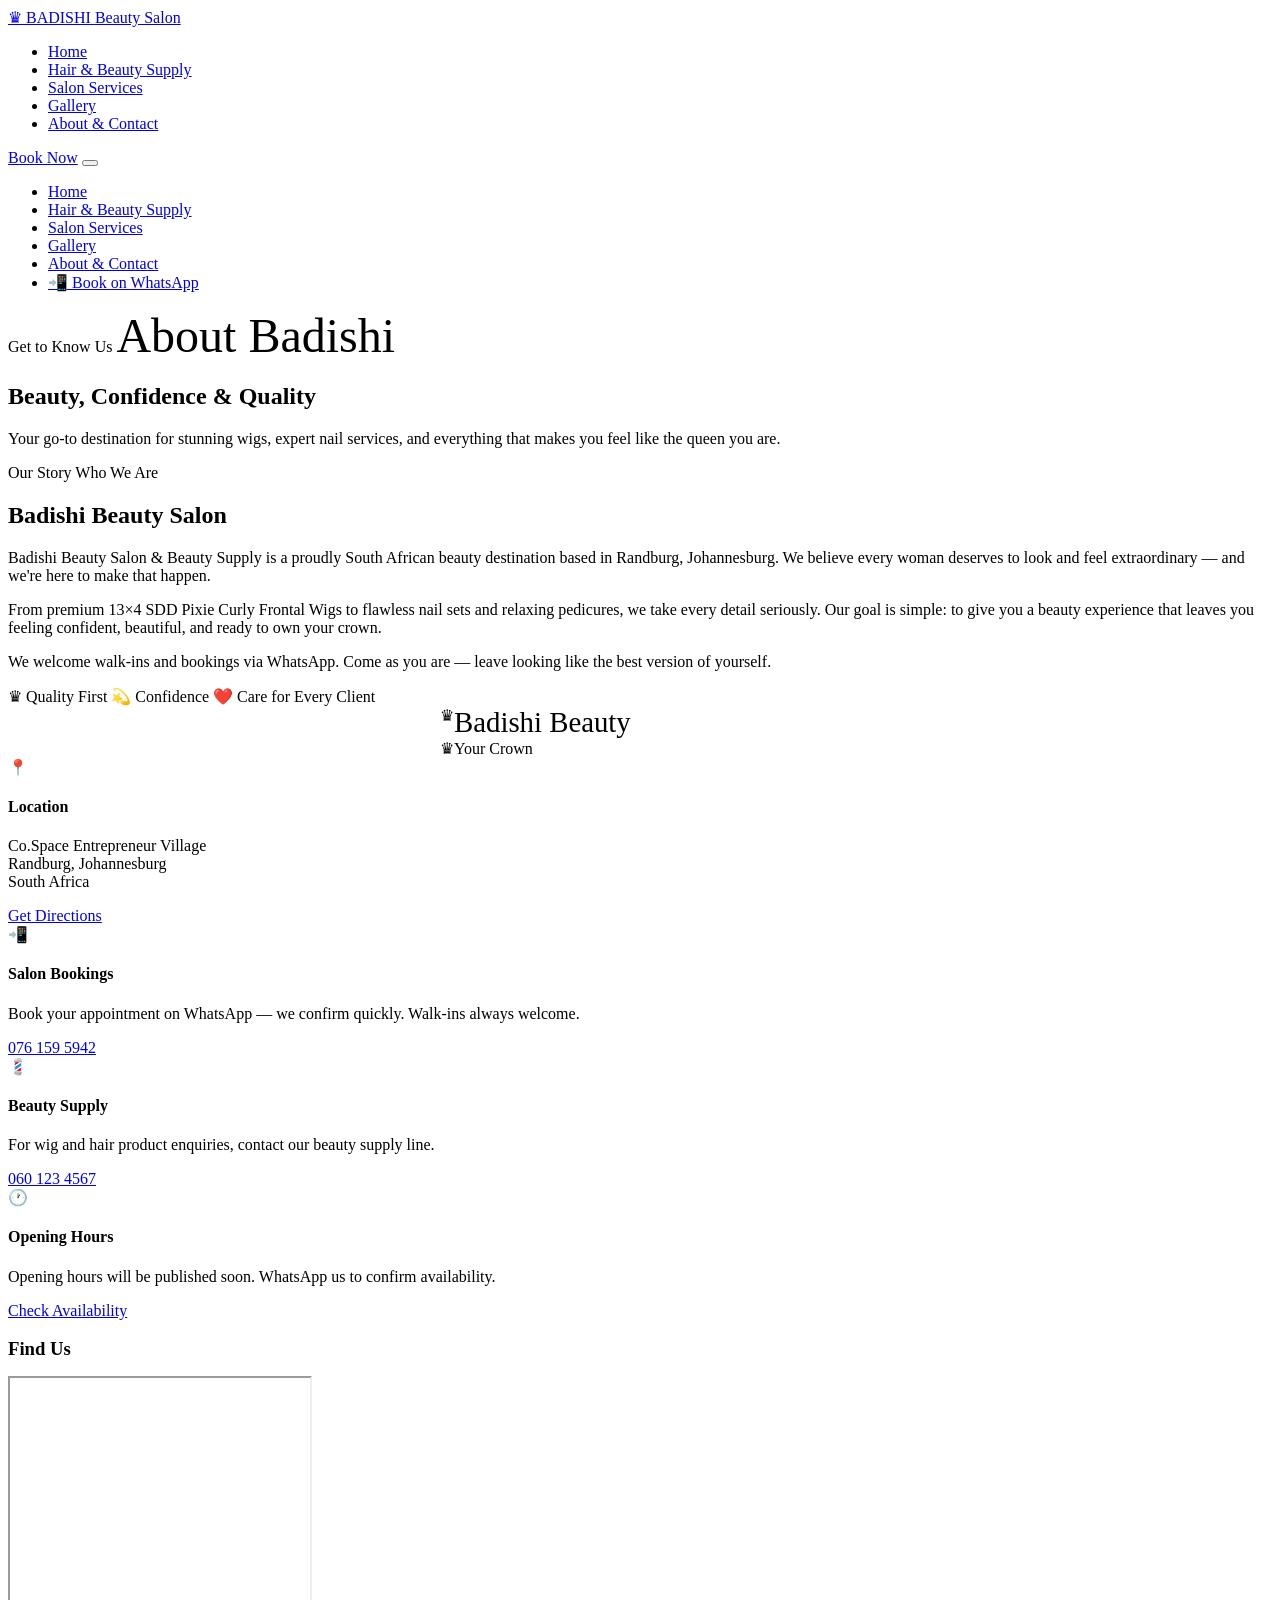
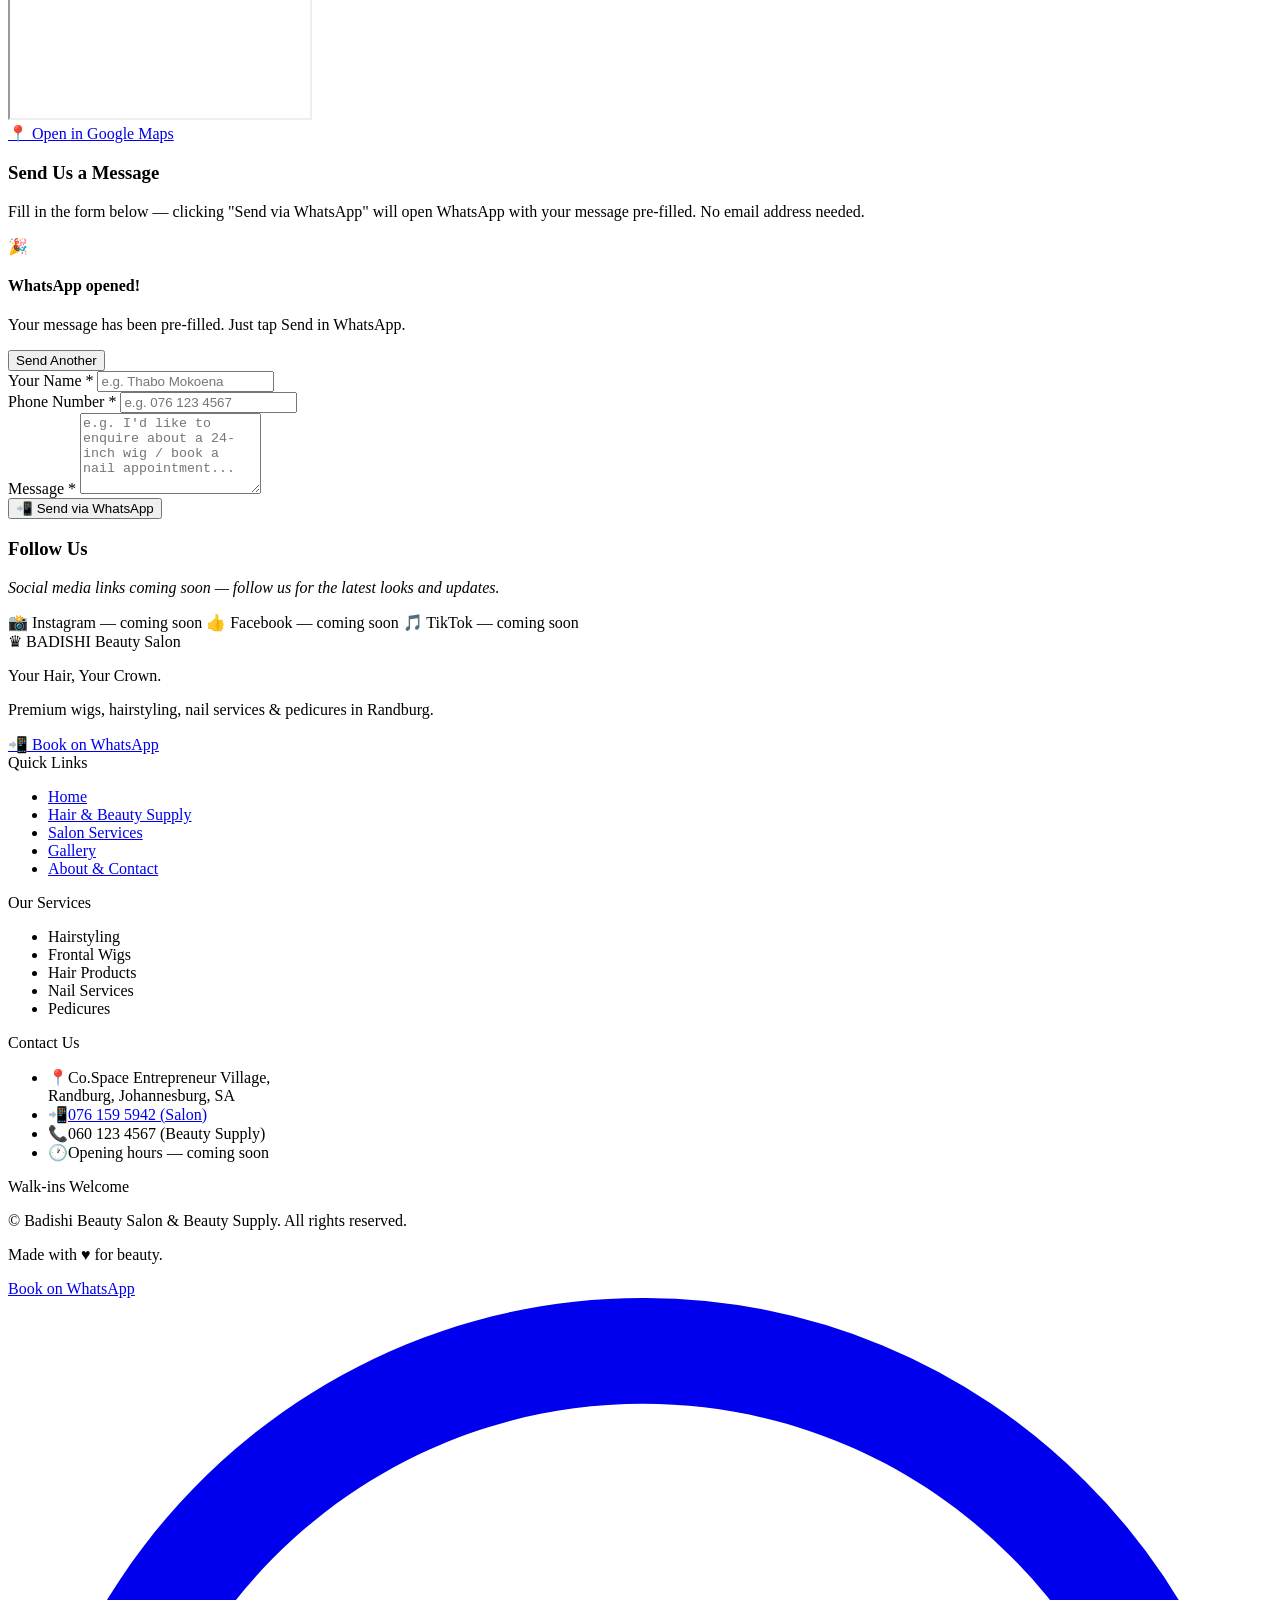
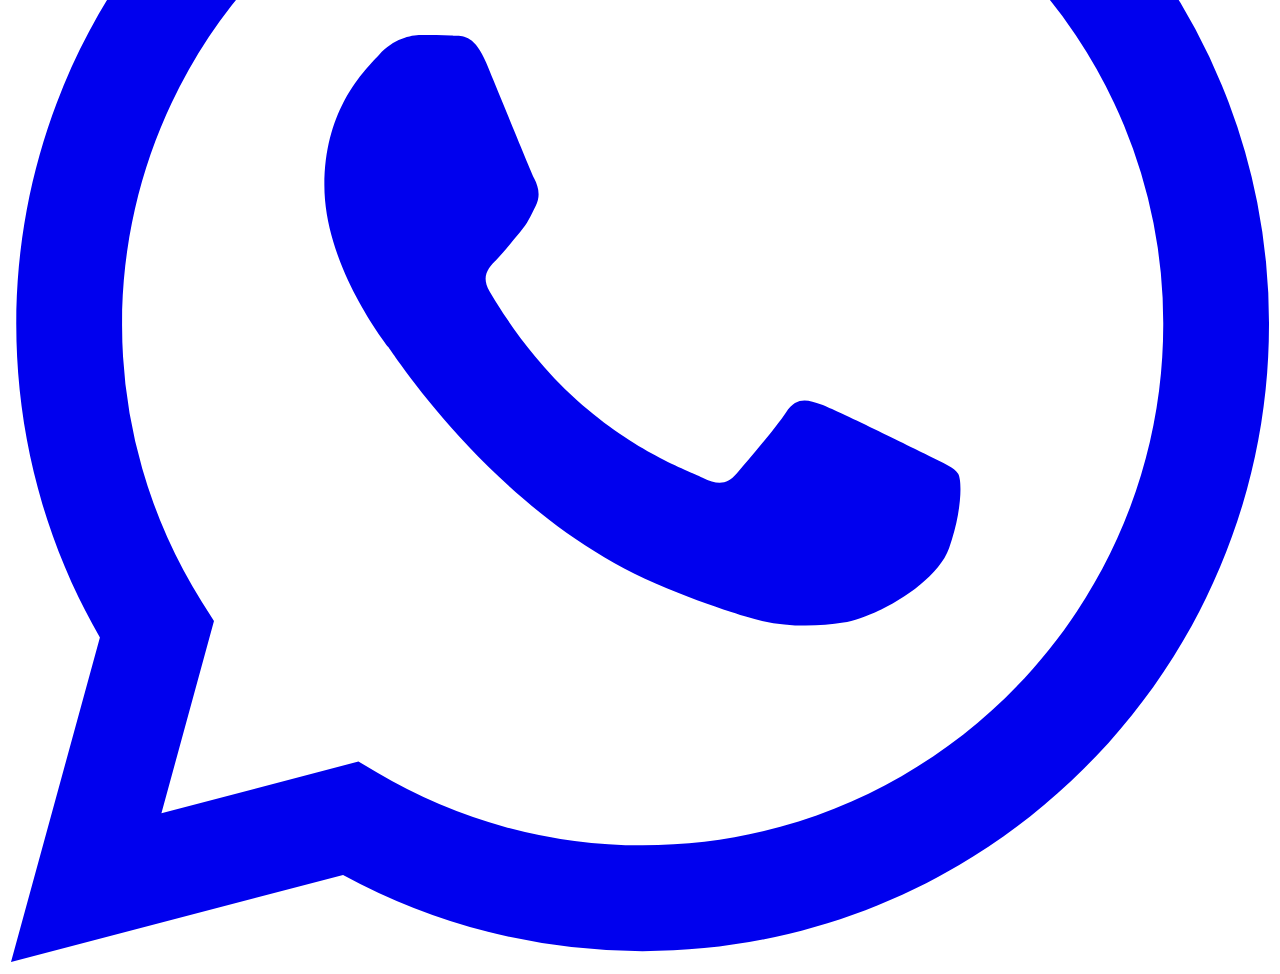
==== about.html @ 5b71b366 "katlego" ====
<!DOCTYPE html>
<html lang="en">
<head>
  <meta charset="UTF-8" />
  <meta name="viewport" content="width=device-width, initial-scale=1.0" />
  <title>About Us &amp; Contact | Badishi Beauty Salon | Randburg</title>
  <meta name="description" content="Learn about Badishi Beauty Salon in Randburg, Johannesburg. Find our location, contact us on WhatsApp, or send a message." />
  <link rel="icon" type="image/svg+xml" href="assets/images/favicon.svg" />
  <link rel="preconnect" href="https://fonts.googleapis.com" />
  <link rel="preconnect" href="https://fonts.gstatic.com" crossorigin />
  <link href="https://fonts.googleapis.com/css2?family=Cormorant+Garamond:ital,wght@0,300;0,400;0,600;1,400&family=Jost:wght@300;400;500;600&family=Great+Vibes&display=swap" rel="stylesheet" />
  <link rel="stylesheet" href="css/style.css" />
</head>
<body>

  <!-- NAVBAR -->
  <header class="navbar" role="banner">
    <div class="container nav-inner">
      <a href="index.html" class="nav-logo" aria-label="Badishi Beauty Salon — Home">
        <span class="crown" aria-hidden="true">♛</span>
        <span class="logo-text">
          <span class="logo-main">BADISHI</span>
          <span class="logo-sub">Beauty Salon</span>
        </span>
      </a>
      <nav aria-label="Main navigation">
        <ul class="nav-links">
          <li><a href="index.html">Home</a></li>
          <li><a href="hair.html">Hair &amp; Beauty Supply</a></li>
          <li><a href="services.html">Salon Services</a></li>
          <li><a href="gallery.html">Gallery</a></li>
          <li><a href="about.html">About &amp; Contact</a></li>
        </ul>
      </nav>
      <a href="https://wa.me/27761595942?text=Hello%20Badishi%20Beauty%20Salon%2C%20I%20would%20like%20to%20book%20an%20appointment.%20Please%20share%20your%20available%20dates%20and%20times."
         target="_blank" rel="noopener noreferrer" class="btn btn-gold btn-sm nav-cta">Book Now</a>
      <button class="hamburger" aria-label="Open navigation menu" aria-expanded="false" aria-controls="mobileDrawer">
        <span></span><span></span><span></span>
      </button>
    </div>
  </header>
  <nav id="mobileDrawer" class="nav-drawer" aria-label="Mobile navigation">
    <ul class="drawer-links">
      <li><a href="index.html">Home</a></li>
      <li><a href="hair.html">Hair &amp; Beauty Supply</a></li>
      <li><a href="services.html">Salon Services</a></li>
      <li><a href="gallery.html">Gallery</a></li>
      <li><a href="about.html">About &amp; Contact</a></li>
      <li><a href="https://wa.me/27761595942?text=Hello%20Badishi%20Beauty%20Salon%2C%20I%20would%20like%20to%20book%20an%20appointment.%20Please%20share%20your%20available%20dates%20and%20times."
             target="_blank" rel="noopener noreferrer" class="btn btn-gold drawer-book">📲 Book on WhatsApp</a></li>
    </ul>
  </nav>

  <main>

    <!-- PAGE HERO -->
    <section class="page-hero page-hero-gold" aria-label="About Badishi Beauty Salon">
      <div class="container page-hero-inner">
        <span class="eyebrow">Get to Know Us</span>
        <span class="script" style="font-size:3rem;">About Badishi</span>
        <h1>Beauty, Confidence &amp; Quality</h1>
        <p>Your go-to destination for stunning wigs, expert nail services, and everything that makes you feel like the queen you are.</p>
      </div>
    </section>

    <!-- ABOUT STORY -->
    <section class="section" aria-label="Our story">
      <div class="container">
        <div class="about-story-inner">

          <!-- Text -->
          <div class="about-text reveal">
            <div class="sec-header">
              <span class="eyebrow">Our Story</span>
              <span class="script">Who We Are</span>
              <h2>Badishi Beauty Salon</h2>
              <div class="divider"></div>
            </div>
            <p>
              Badishi Beauty Salon &amp; Beauty Supply is a proudly South African beauty destination
              based in Randburg, Johannesburg. We believe every woman deserves to look and feel
              extraordinary — and we're here to make that happen.
            </p>
            <p style="margin-top:1rem;">
              From premium 13×4 SDD Pixie Curly Frontal Wigs to flawless nail sets and
              relaxing pedicures, we take every detail seriously. Our goal is simple: to give
              you a beauty experience that leaves you feeling confident, beautiful, and ready to
              own your crown.
            </p>
            <p style="margin-top:1rem;">
              We welcome walk-ins and bookings via WhatsApp. Come as you are — leave looking
              like the best version of yourself.
            </p>
            <div class="about-values">
              <span class="value-chip">♛ Quality First</span>
              <span class="value-chip">💫 Confidence</span>
              <span class="value-chip">❤️ Care for Every Client</span>
            </div>
          </div>

          <!-- Image -->
          <div class="reveal" style="display:flex;justify-content:center;">
            <div class="about-img-frame" style="max-width:400px;width:100%;">
              <img src="assets/images/hero-girl.jpg"
                   alt="Badishi Beauty Salon — Your Hair, Your Crown"
                   class="about-img"
                   onerror="this.style.display='none';this.nextElementSibling.style.display='flex'" />
              <div class="about-img-ph img-ph" style="display:none;">
                <span class="ph-icon">♛</span>
                <span style="font-family:var(--font-script);font-size:1.8rem;">Badishi Beauty</span>
              </div>
              <div class="img-badge" aria-hidden="true" style="bottom:-1rem;right:-0.5rem;">
                <span>♛</span><span>Your Crown</span>
              </div>
            </div>
          </div>
        </div>
      </div>
    </section>

    <!-- INFO CARDS -->
    <section class="section-sm bg-blush" aria-label="Contact information">
      <div class="container">
        <div class="info-cards-grid">

          <div class="card info-card reveal">
            <span class="info-card-icon" aria-hidden="true">📍</span>
            <h4>Location</h4>
            <p>Co.Space Entrepreneur Village<br>Randburg, Johannesburg<br>South Africa</p>
            <a href="https://maps.google.com/?q=Co.Space+Entrepreneur+Village,+Randburg,+Johannesburg"
               target="_blank" rel="noopener noreferrer" class="btn btn-outline btn-sm mt-2"
               aria-label="Get directions on Google Maps">Get Directions</a>
          </div>

          <div class="card info-card reveal">
            <span class="info-card-icon" aria-hidden="true">📲</span>
            <h4>Salon Bookings</h4>
            <p>Book your appointment on WhatsApp — we confirm quickly. Walk-ins always welcome.</p>
            <a href="https://wa.me/27761595942?text=Hello%20Badishi%20Beauty%20Salon%2C%20I%20would%20like%20to%20book%20an%20appointment.%20Please%20share%20your%20available%20dates%20and%20times."
               target="_blank" rel="noopener noreferrer" class="btn btn-wa btn-sm mt-2">076 159 5942</a>
          </div>

          <div class="card info-card reveal">
            <span class="info-card-icon" aria-hidden="true">💈</span>
            <h4>Beauty Supply</h4>
            <p>For wig and hair product enquiries, contact our beauty supply line.</p>
            <a href="https://wa.me/27601234567?text=Hello%20Badishi%20Beauty%20Supply%2C%20I%20would%20like%20to%20enquire%20about%20your%20hair%20products."
               target="_blank" rel="noopener noreferrer" class="btn btn-outline btn-sm mt-2">060 123 4567</a>
          </div>

          <div class="card info-card reveal">
            <span class="info-card-icon" aria-hidden="true">🕐</span>
            <h4>Opening Hours</h4>
            <p class="ph-text">Opening hours will be published soon. WhatsApp us to confirm availability.</p>
            <a href="https://wa.me/27761595942?text=Hello%20Badishi%20Beauty%20Salon%2C%20please%20share%20your%20opening%20hours%20and%20availability."
               target="_blank" rel="noopener noreferrer" class="btn btn-outline btn-sm mt-2">Check Availability</a>
          </div>

        </div>
      </div>
    </section>

    <!-- MAP + CONTACT FORM -->
    <section class="section" aria-label="Find us and send a message">
      <div class="container">
        <div class="contact-grid">

          <!-- Map -->
          <div class="reveal">
            <h3 style="margin-bottom:1rem;">Find Us</h3>
            <div class="map-wrap">
              <iframe
                title="Badishi Beauty Salon location — Co.Space Entrepreneur Village, Randburg"
                src="https://www.google.com/maps/embed?pb=!1m18!1m12!1m3!1d3580.5498!2d27.9898!3d-26.1045!2m3!1f0!2f0!3f0!3m2!1i1024!2i768!4f13.1!3m3!1m2!1s0x1e9573e8cfe0c90d%3A0x6d76d48a0f6d6a70!2sCo.Space%20Entrepreneur%20Village%2C%20Randburg!5e0!3m2!1sen!2sza!4v1"
                height="340"
                allowfullscreen
                loading="lazy"
                referrerpolicy="no-referrer-when-downgrade">
              </iframe>
            </div>
            <a href="https://maps.google.com/?q=Co.Space+Entrepreneur+Village,+Randburg,+Johannesburg"
               target="_blank" rel="noopener noreferrer" class="btn btn-outline btn-sm mt-3">
              📍 Open in Google Maps
            </a>
          </div>

          <!-- Contact Form -->
          <div class="reveal">
            <div class="contact-form-wrap">
              <h3>Send Us a Message</h3>
              <p class="form-note">
                Fill in the form below — clicking "Send via WhatsApp" will open WhatsApp
                with your message pre-filled. No email address needed.
              </p>

              <!-- Success message -->
              <div id="formSuccess" class="form-success" role="alert">
                <span class="success-icon">🎉</span>
                <h4>WhatsApp opened!</h4>
                <p>Your message has been pre-filled. Just tap Send in WhatsApp.</p>
                <button id="formReset" class="btn btn-outline btn-sm mt-3">Send Another</button>
              </div>

              <form id="contactForm" class="contact-form" novalidate aria-label="Contact form">

                <div class="form-group">
                  <label for="contactName">Your Name <span aria-hidden="true">*</span></label>
                  <input type="text" id="contactName" name="name"
                         placeholder="e.g. Thabo Mokoena"
                         autocomplete="name" aria-required="true"
                         aria-describedby="contactNameError" />
                  <span id="contactNameError" class="form-error" role="alert"></span>
                </div>

                <div class="form-group">
                  <label for="contactPhone">Phone Number <span aria-hidden="true">*</span></label>
                  <input type="tel" id="contactPhone" name="phone"
                         placeholder="e.g. 076 123 4567"
                         autocomplete="tel" aria-required="true"
                         aria-describedby="contactPhoneError" />
                  <span id="contactPhoneError" class="form-error" role="alert"></span>
                </div>

                <div class="form-group">
                  <label for="contactMessage">Message <span aria-hidden="true">*</span></label>
                  <textarea id="contactMessage" name="message" rows="5"
                            placeholder="e.g. I'd like to enquire about a 24-inch wig / book a nail appointment..."
                            aria-required="true"
                            aria-describedby="contactMessageError"></textarea>
                  <span id="contactMessageError" class="form-error" role="alert"></span>
                </div>

                <button type="submit" class="btn btn-wa">📲 Send via WhatsApp</button>

              </form>
            </div>
          </div>

        </div>
      </div>
    </section>

    <!-- SOCIAL MEDIA PLACEHOLDERS -->
    <section class="section-sm bg-cream" aria-label="Social media">
      <div class="container text-center">
        <h3>Follow Us</h3>
        <p class="mt-1" style="font-style:italic;">
          Social media links coming soon — follow us for the latest looks and updates.
        </p>
        <div class="social-chips">
          <span class="social-chip">📸 Instagram — coming soon</span>
          <span class="social-chip">👍 Facebook — coming soon</span>
          <span class="social-chip">🎵 TikTok — coming soon</span>
        </div>
      </div>
    </section>

  </main>

  <!-- FOOTER -->
  <footer class="footer" role="contentinfo">
    <div class="container footer-top">
      <div class="footer-brand">
        <div class="footer-logo">
          <span class="crown" aria-hidden="true">♛</span>
          <span class="logo-text">
            <span class="footer-logo-main">BADISHI</span>
            <span class="footer-logo-sub">Beauty Salon</span>
          </span>
        </div>
        <p class="footer-slogan">Your Hair, Your Crown.</p>
        <p class="footer-tagline">Premium wigs, hairstyling, nail services &amp; pedicures in Randburg.</p>
        <a href="https://wa.me/27761595942?text=Hello%20Badishi%20Beauty%20Salon%2C%20I%20would%20like%20to%20book%20an%20appointment.%20Please%20share%20your%20available%20dates%20and%20times."
           target="_blank" rel="noopener noreferrer" class="btn btn-wa btn-sm">📲 Book on WhatsApp</a>
      </div>
      <div>
        <span class="footer-col-title">Quick Links</span>
        <ul class="footer-links">
          <li><a href="index.html">Home</a></li>
          <li><a href="hair.html">Hair &amp; Beauty Supply</a></li>
          <li><a href="services.html">Salon Services</a></li>
          <li><a href="gallery.html">Gallery</a></li>
          <li><a href="about.html">About &amp; Contact</a></li>
        </ul>
      </div>
      <div>
        <span class="footer-col-title">Our Services</span>
        <ul class="footer-links">
          <li>Hairstyling</li><li>Frontal Wigs</li><li>Hair Products</li>
          <li>Nail Services</li><li>Pedicures</li>
        </ul>
      </div>
      <div>
        <span class="footer-col-title">Contact Us</span>
        <ul class="footer-contact">
          <li class="fc-item"><span class="fc-icon" aria-hidden="true">📍</span><span>Co.Space Entrepreneur Village,<br>Randburg, Johannesburg, SA</span></li>
          <li class="fc-item"><span class="fc-icon" aria-hidden="true">📲</span><a href="https://wa.me/27761595942" target="_blank" rel="noopener noreferrer">076 159 5942 <span class="fc-small">(Salon)</span></a></li>
          <li class="fc-item"><span class="fc-icon" aria-hidden="true">📞</span><span>060 123 4567 <span class="fc-small">(Beauty Supply)</span></span></li>
          <li class="fc-item"><span class="fc-icon" aria-hidden="true">🕐</span><span class="ph-fc">Opening hours — coming soon</span></li>
        </ul>
        <span class="walkin-tag">Walk-ins Welcome</span>
      </div>
    </div>
    <div class="footer-bottom">
      <div class="container footer-bottom-inner">
        <p>© <span id="year"></span> Badishi Beauty Salon &amp; Beauty Supply. All rights reserved.</p>
        <p class="made-with">Made with ♥ for beauty.</p>
      </div>
    </div>
  </footer>

  <a href="https://wa.me/27761595942?text=Hello%20Badishi%20Beauty%20Salon%2C%20I%20would%20like%20to%20book%20an%20appointment.%20Please%20share%20your%20available%20dates%20and%20times."
     target="_blank" rel="noopener noreferrer" class="wa-float" aria-label="Chat on WhatsApp">
    <span class="wa-tooltip">Book on WhatsApp</span>
    <svg viewBox="0 0 24 24" fill="currentColor" aria-hidden="true"><path d="M17.472 14.382c-.297-.149-1.758-.867-2.03-.967-.273-.099-.471-.148-.67.15-.197.297-.767.966-.94 1.164-.173.199-.347.223-.644.075-.297-.15-1.255-.463-2.39-1.475-.883-.788-1.48-1.761-1.653-2.059-.173-.297-.018-.458.13-.606.134-.133.298-.347.446-.52.149-.174.198-.298.298-.497.099-.198.05-.371-.025-.52-.075-.149-.669-1.612-.916-2.207-.242-.579-.487-.5-.669-.51-.173-.008-.371-.01-.57-.01-.198 0-.52.074-.792.372-.272.297-1.04 1.016-1.04 2.479 0 1.462 1.065 2.875 1.213 3.074.149.198 2.096 3.2 5.077 4.487.709.306 1.262.489 1.694.625.712.227 1.36.195 1.871.118.571-.085 1.758-.719 2.006-1.413.248-.694.248-1.289.173-1.413-.074-.124-.272-.198-.57-.347m-5.421 7.403h-.004a9.87 9.87 0 01-5.031-1.378l-.361-.214-3.741.982.998-3.648-.235-.374a9.86 9.86 0 01-1.51-5.26c.001-5.45 4.436-9.884 9.888-9.884 2.64 0 5.122 1.03 6.988 2.898a9.825 9.825 0 012.893 6.994c-.003 5.45-4.437 9.884-9.885 9.884m8.413-18.297A11.815 11.815 0 0012.05 0C5.495 0 .16 5.335.157 11.892c0 2.096.547 4.142 1.588 5.945L.057 24l6.305-1.654a11.882 11.882 0 005.683 1.448h.005c6.554 0 11.89-5.335 11.893-11.893a11.821 11.821 0 00-3.48-8.413Z"/></svg>
  </a>

  <script src="js/script.js" defer></script>
</body>
</html>
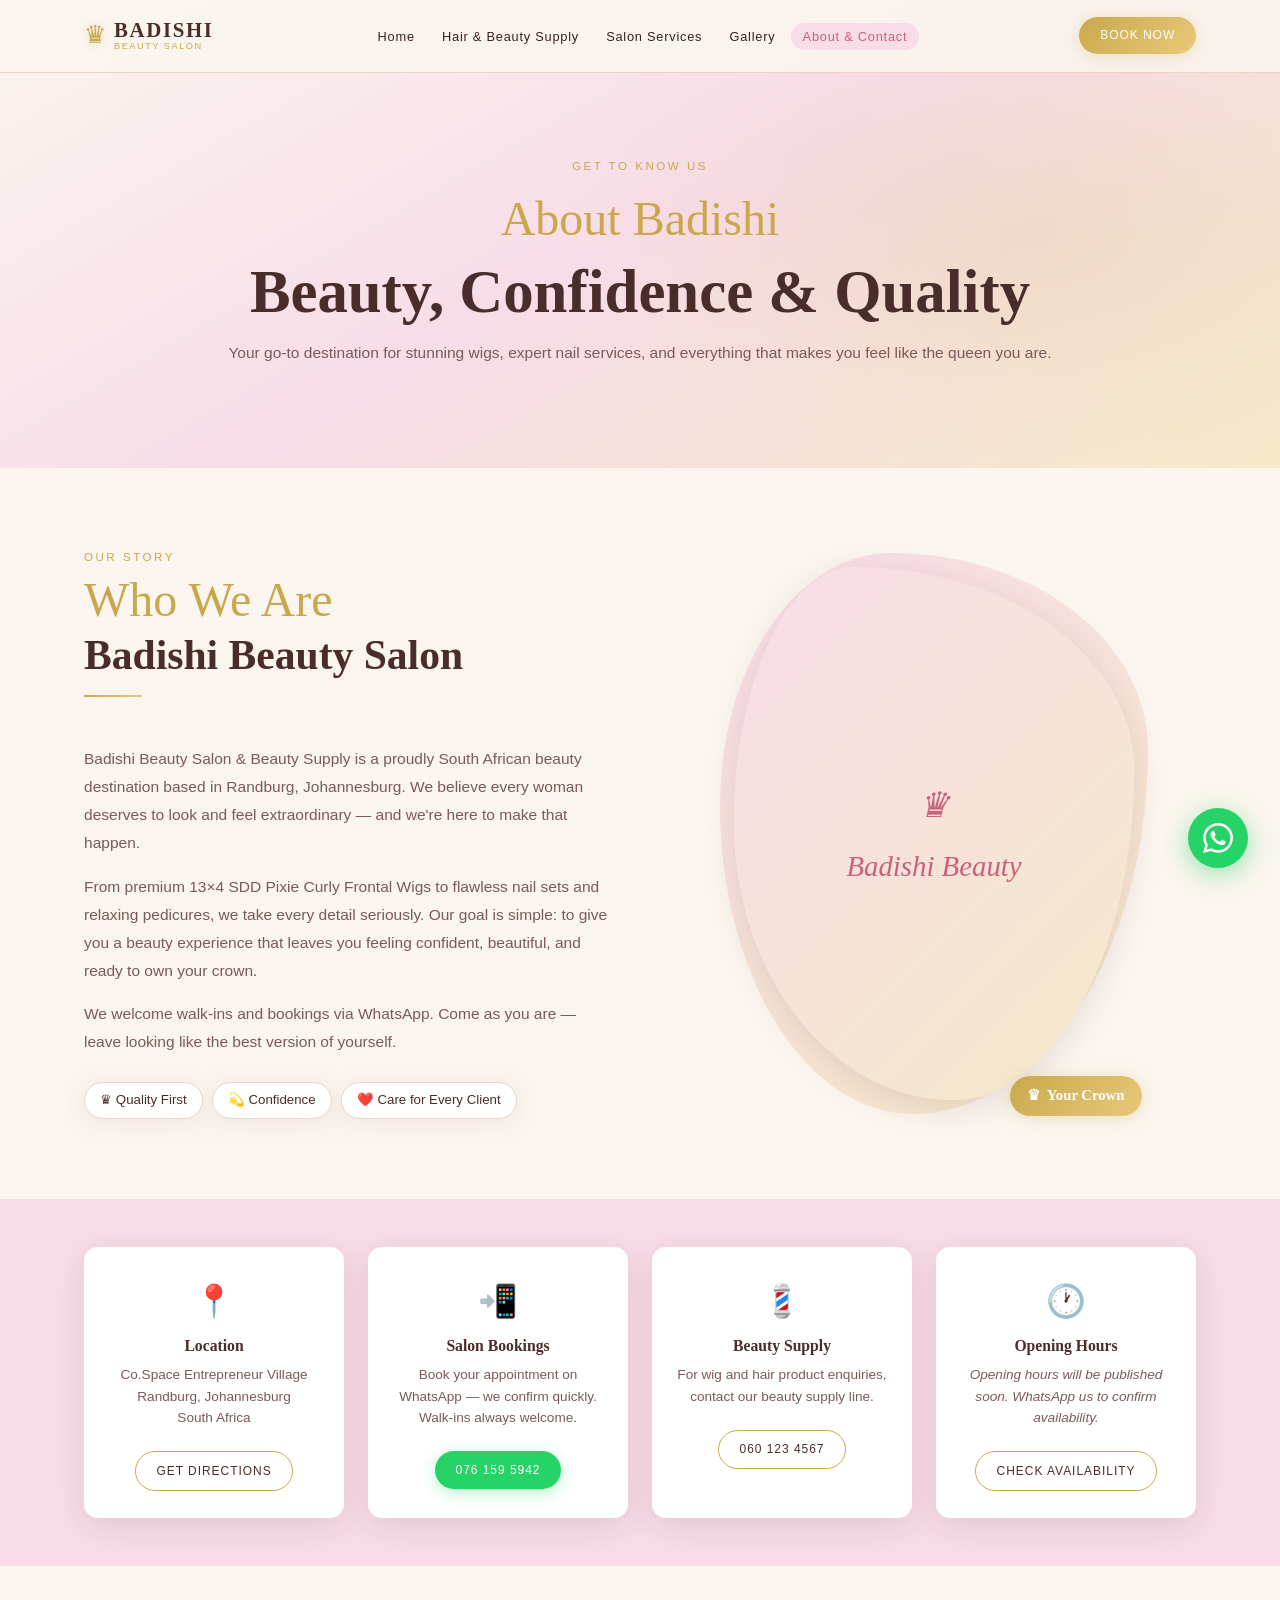
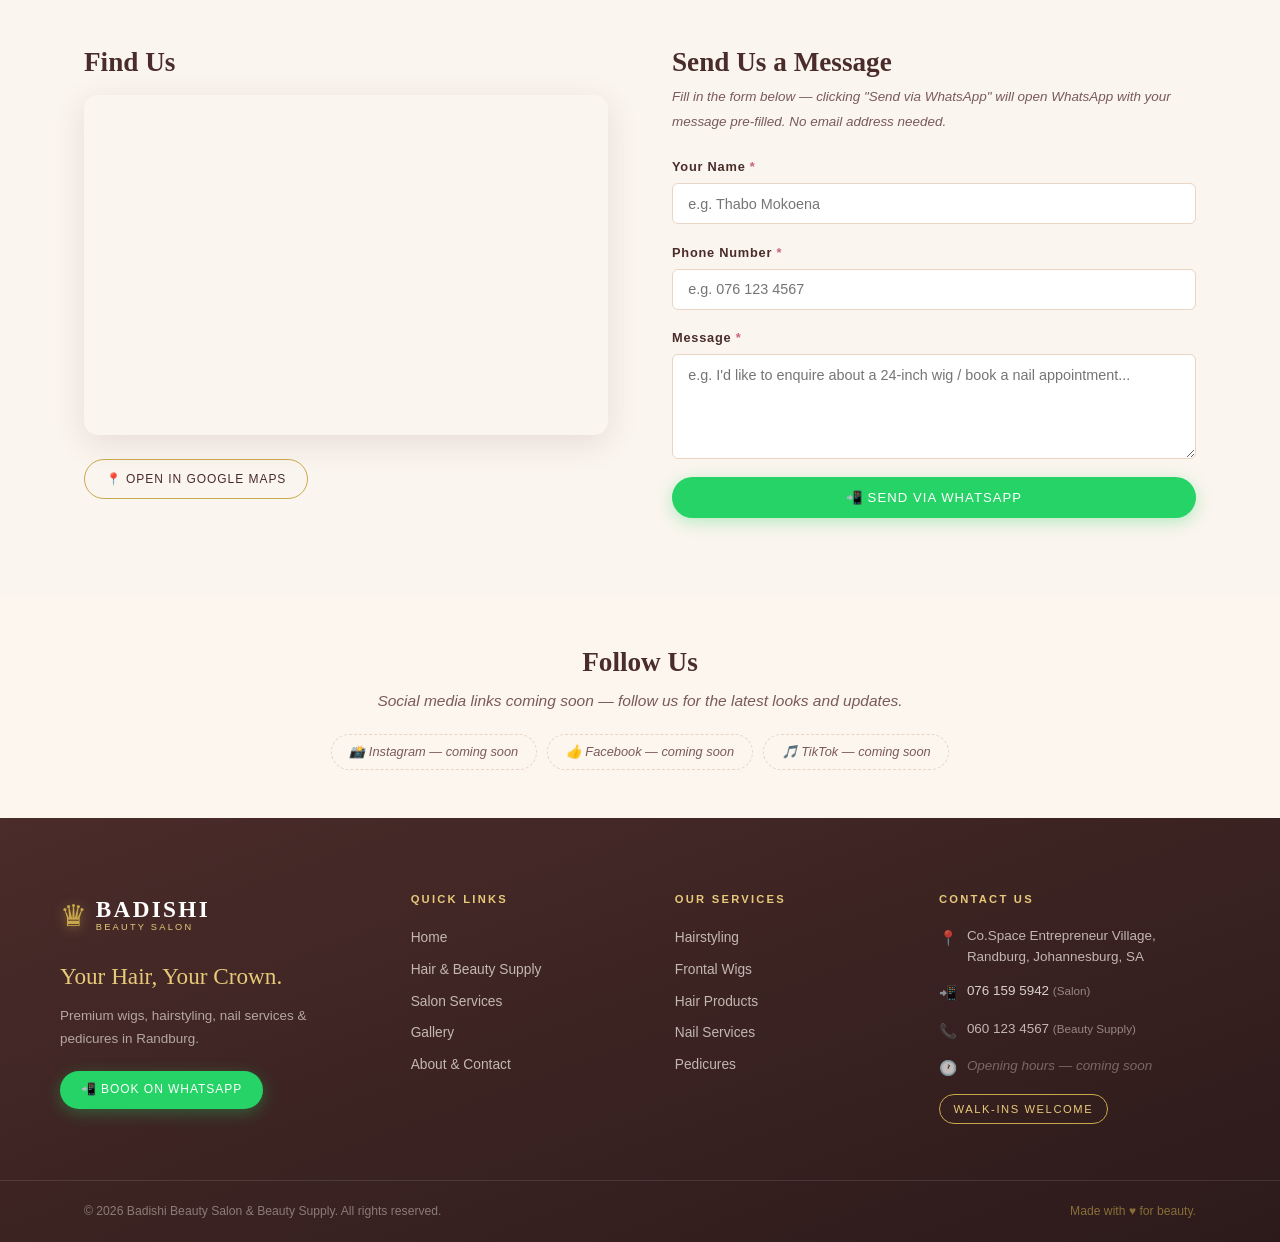
==== commit b872abb3: "Change" ====
--- a/about.html
+++ b/about.html
@@ -2,7 +2,7 @@
 <html lang="en">
 <head>
   <meta charset="UTF-8" />
-  <meta name="viewport" content="width=device-width, initial-scale=1.0" />
+  <meta name="viewport" content="width=device-width, initial-scale=1.0, viewport-fit=cover" />
   <title>About Us &amp; Contact | Badishi Beauty Salon | Randburg</title>
   <meta name="description" content="Learn about Badishi Beauty Salon in Randburg, Johannesburg. Find our location, contact us on WhatsApp, or send a message." />
   <link rel="icon" type="image/svg+xml" href="assets/images/favicon.svg" />
--- a/css/style.css
+++ b/css/style.css
@@ -0,0 +1,796 @@
+/* ============================================================
+   BADISHI BEAUTY SALON — Master Stylesheet
+   ============================================================ */
+
+/* --- Google Fonts ---------------------------------------- */
+@import url('https://fonts.googleapis.com/css2?family=Cormorant+Garamond:ital,wght@0,300;0,400;0,600;1,400&family=Jost:wght@300;400;500;600&family=Great+Vibes&display=swap');
+
+/* --- CSS Variables --------------------------------------- */
+:root {
+  --blush:       #f8dce8;
+  --rose:        #e8a0b4;
+  --rose-dark:   #c9607e;
+  --gold:        #c9a84c;
+  --gold-light:  #e8c97a;
+  --gold-pale:   #f5e9c8;
+  --cream:       #fdf6ef;
+  --ivory:       #faf5ee;
+  --white:       #ffffff;
+  --charcoal:    #2c1a1a;
+  --brown:       #4a2c2a;
+  --text:        #3a2020;
+  --text-light:  #7a5a5a;
+  --border:      #e8d5c4;
+
+  --font-script: 'Great Vibes', cursive;
+  --font-serif:  'Cormorant Garamond', serif;
+  --font-sans:   'Jost', sans-serif;
+
+  --radius-sm:   6px;
+  --radius-md:   14px;
+  --radius-lg:   28px;
+  --radius-pill: 9999px;
+
+  --shadow:      0 8px 32px rgba(100,40,60,.12);
+  --shadow-soft: 0 4px 24px rgba(180,100,120,.10);
+  --shadow-gold: 0 2px 16px rgba(201,168,76,.28);
+
+  --nav-h: 72px;
+  --transition: .3s ease;
+}
+
+/* --- Reset ----------------------------------------------- */
+*, *::before, *::after { box-sizing: border-box; margin: 0; padding: 0; }
+html { scroll-behavior: smooth; font-size: 16px; }
+body { font-family: var(--font-sans); background: var(--ivory); color: var(--text); line-height: 1.7; -webkit-font-smoothing: antialiased; }
+img  { max-width: 100%; height: auto; display: block; }
+a    { color: inherit; text-decoration: none; }
+ul   { list-style: none; }
+button { cursor: pointer; border: none; background: none; font-family: var(--font-sans); }
+
+/* --- Typography ------------------------------------------ */
+h1,h2,h3,h4 { font-family: var(--font-serif); font-weight: 600; line-height: 1.2; color: var(--brown); }
+h1 { font-size: clamp(2.2rem,5vw,3.8rem); }
+h2 { font-size: clamp(1.7rem,3.5vw,2.6rem); }
+h3 { font-size: clamp(1.2rem,2.5vw,1.7rem); }
+p  { color: var(--text-light); line-height: 1.8; font-size: .97rem; }
+
+.script { font-family: var(--font-script); color: var(--gold); font-size: clamp(1.9rem,4vw,3rem); font-weight: 400; display: block; line-height: 1.1; }
+.eyebrow { font-family: var(--font-sans); font-size: .72rem; font-weight: 500; letter-spacing: .22em; text-transform: uppercase; color: var(--gold); display: block; margin-bottom: .4rem; }
+.eyebrow-light { color: var(--gold-light); }
+
+/* --- Buttons --------------------------------------------- */
+.btn {
+  display: inline-flex; align-items: center; justify-content: center; gap: .45rem;
+  padding: .82rem 2rem; border-radius: var(--radius-pill);
+  font-family: var(--font-sans); font-size: .82rem; font-weight: 500;
+  letter-spacing: .08em; text-transform: uppercase; cursor: pointer;
+  transition: all var(--transition); white-space: normal; border: none;
+  word-break: keep-all;
+}
+.btn-gold  { background: linear-gradient(135deg,var(--gold),var(--gold-light)); color: #fff; box-shadow: var(--shadow-gold); }
+.btn-gold:hover  { transform: translateY(-2px); box-shadow: 0 6px 24px rgba(201,168,76,.42); }
+.btn-outline { background: transparent; color: var(--brown); border: 1.5px solid var(--gold); }
+.btn-outline:hover { background: var(--gold-pale); transform: translateY(-2px); }
+.btn-rose  { background: linear-gradient(135deg,var(--rose-dark),var(--rose)); color: #fff; box-shadow: var(--shadow-soft); }
+.btn-rose:hover  { transform: translateY(-2px); box-shadow: 0 6px 24px rgba(200,96,126,.38); }
+.btn-wa    { background: #25d366; color: #fff; box-shadow: 0 4px 16px rgba(37,211,102,.32); }
+.btn-wa:hover    { background: #1ebe5b; transform: translateY(-2px); }
+.btn-sm    { padding: .55rem 1.3rem; font-size: .75rem; }
+.btn-dark  { background: linear-gradient(135deg,var(--brown),var(--charcoal)); color: #fff; }
+.btn-dark:hover  { transform: translateY(-2px); box-shadow: 0 6px 20px rgba(44,26,26,.4); }
+
+/* --- Layout --------------------------------------------- */
+.container   { max-width: 1160px; margin: 0 auto; padding: 0 1.5rem; width: 100%; }
+.section     { padding: 5rem 0; }
+.section-sm  { padding: 3rem 0; }
+.bg-cream    { background: var(--cream); }
+.bg-blush    { background: var(--blush); }
+.bg-ivory    { background: var(--ivory); }
+.bg-white    { background: var(--white); }
+.bg-dark     { background: linear-gradient(135deg,var(--brown),var(--charcoal)); }
+.text-center { text-align: center; }
+.mt-1 { margin-top: .5rem; } .mt-2 { margin-top: 1rem; } .mt-3 { margin-top: 1.5rem; } .mt-4 { margin-top: 2rem; }
+
+/* --- Section Header ------------------------------------- */
+.sec-header      { text-align: center; margin-bottom: 3rem; }
+.sec-header h2   { margin-top: .25rem; margin-bottom: .6rem; }
+.sec-header p    { max-width: 500px; margin: 0 auto; }
+.divider { width: 58px; height: 2px; background: linear-gradient(90deg,var(--gold),var(--gold-light)); margin: .9rem auto 0; border-radius: var(--radius-pill); }
+
+/* --- Cards ---------------------------------------------- */
+.card { background: var(--white); border-radius: var(--radius-md); box-shadow: var(--shadow); overflow: hidden; transition: transform var(--transition), box-shadow var(--transition); }
+.card:hover { transform: translateY(-6px); box-shadow: 0 18px 50px rgba(100,40,60,.16); }
+
+/* --- Image Placeholder ---------------------------------- */
+.img-ph {
+  background: linear-gradient(135deg,var(--blush),var(--gold-pale));
+  display: flex; flex-direction: column; align-items: center; justify-content: center;
+  color: var(--rose-dark); font-family: var(--font-serif); font-style: italic;
+  font-size: .88rem; text-align: center; padding: 1rem; gap: .4rem;
+}
+.img-ph .ph-icon { font-size: 2.2rem; }
+.img-ph code { font-size: .7rem; opacity: .7; font-family: monospace; font-style: normal; }
+
+/* ============================================================
+   NAVBAR
+   ============================================================ */
+.navbar {
+  position: fixed; top: 0; left: 0; right: 0; z-index: 1000;
+  height: var(--nav-h);
+  background: rgba(250,245,238,.88);
+  backdrop-filter: blur(14px); -webkit-backdrop-filter: blur(14px);
+  border-bottom: 1px solid transparent;
+  transition: background var(--transition), border-color var(--transition), box-shadow var(--transition);
+}
+.navbar.scrolled { background: rgba(250,245,238,.97); border-bottom-color: var(--border); box-shadow: 0 2px 20px rgba(100,40,60,.08); }
+.nav-inner { display: flex; align-items: center; justify-content: space-between; height: 100%; }
+
+.nav-logo { display: flex; align-items: center; gap: .5rem; }
+.nav-logo .crown { font-size: 1.55rem; color: var(--gold); filter: drop-shadow(0 1px 4px rgba(201,168,76,.4)); }
+.logo-text { display: flex; flex-direction: column; line-height: 1; }
+.logo-main { font-family: var(--font-serif); font-size: 1.3rem; font-weight: 600; letter-spacing: .08em; color: var(--brown); }
+.logo-sub  { font-family: var(--font-sans); font-size: .58rem; letter-spacing: .16em; text-transform: uppercase; color: var(--gold); margin-top: 1px; }
+
+.nav-links { display: flex; align-items: center; gap: .2rem; }
+.nav-links a {
+  font-size: .8rem; font-weight: 500; letter-spacing: .06em;
+  color: var(--text); padding: .38rem .75rem; border-radius: var(--radius-pill);
+  transition: color var(--transition), background var(--transition);
+}
+.nav-links a:hover, .nav-links a.active { color: var(--rose-dark); background: var(--blush); }
+.nav-cta { margin-left: .5rem; }
+
+.hamburger { display: none; flex-direction: column; gap: 5px; padding: 6px; border-radius: var(--radius-sm); }
+.hamburger span { display: block; width: 24px; height: 2px; background: var(--brown); border-radius: var(--radius-pill); transition: transform .3s, opacity .3s; }
+.hamburger.open span:nth-child(1) { transform: translateY(7px) rotate(45deg); }
+.hamburger.open span:nth-child(2) { opacity: 0; transform: scaleX(0); }
+.hamburger.open span:nth-child(3) { transform: translateY(-7px) rotate(-45deg); }
+
+.nav-drawer {
+  position: fixed; top: var(--nav-h); left: 0; right: 0; z-index: 999;
+  background: var(--ivory); border-bottom: 1px solid var(--border);
+  max-height: 0; overflow: hidden; transition: max-height .4s ease;
+}
+.nav-drawer.open { max-height: 460px; }
+.drawer-links { display: flex; flex-direction: column; padding: 1.25rem 1.5rem 1.75rem; gap: .15rem; }
+.drawer-links a { font-size: .98rem; font-weight: 500; color: var(--text); padding: .6rem .8rem; border-radius: var(--radius-sm); display: block; transition: background var(--transition), color var(--transition); }
+.drawer-links a:hover, .drawer-links a.active { background: var(--blush); color: var(--rose-dark); }
+.drawer-book { margin-top: .75rem; display: block; text-align: center; }
+
+/* ============================================================
+   WHATSAPP FLOAT BUTTON
+   ============================================================ */
+.wa-float {
+  position: fixed; bottom: 2rem; right: 2rem; z-index: 900;
+  width: 60px; height: 60px; border-radius: 50%;
+  background: #25d366; color: #fff;
+  display: flex; align-items: center; justify-content: center;
+  box-shadow: 0 6px 24px rgba(37,211,102,.45);
+  transition: transform .3s, box-shadow .3s;
+  animation: waPulse 2.6s infinite;
+}
+.wa-float svg { width: 30px; height: 30px; }
+.wa-float:hover { transform: scale(1.13); box-shadow: 0 8px 32px rgba(37,211,102,.62); animation: none; }
+.wa-tooltip {
+  position: absolute; right: 70px;
+  background: var(--charcoal); color: #fff;
+  font-size: .76rem; white-space: nowrap;
+  padding: .38rem .85rem; border-radius: var(--radius-pill);
+  pointer-events: none; opacity: 0; transition: opacity .25s;
+}
+.wa-float:hover .wa-tooltip { opacity: 1; }
+.wa-tooltip::after {
+  content: ''; position: absolute; right: -6px; top: 50%; transform: translateY(-50%);
+  border: 6px solid transparent; border-left-color: var(--charcoal); border-right-width: 0;
+}
+@keyframes waPulse {
+  0%,100% { box-shadow: 0 6px 24px rgba(37,211,102,.45); }
+  50%      { box-shadow: 0 6px 32px rgba(37,211,102,.7), 0 0 0 10px rgba(37,211,102,.1); }
+}
+
+/* ============================================================
+   HERO — full-screen background image (KAT.png)
+   ============================================================ */
+.hero {
+  min-height: 100vh;
+  position: relative;
+  display: flex;
+  align-items: center;
+  padding-top: var(--nav-h);
+  overflow: hidden;
+}
+
+.hero-bg {
+  position: absolute;
+  inset: 0;
+  background-image: url('../assets/images/KAT.png');
+  background-size: cover;
+  background-position: center top;
+  background-repeat: no-repeat;
+  z-index: 0;
+}
+
+.hero-bg::after {
+  content: '';
+  position: absolute;
+  inset: 0;
+  background: linear-gradient(
+    105deg,
+    rgba(20, 8, 12, 0.75) 0%,
+    rgba(74, 44, 42, 0.55) 55%,
+    rgba(20, 8, 10, 0.28) 100%
+  );
+}
+
+.hero-inner {
+  position: relative;
+  z-index: 1;
+  padding: 5rem 0 4rem;
+  max-width: 680px;
+}
+
+.hero-content { width: 100%; }
+.hero-brand   { margin: .3rem 0 .4rem; }
+
+.hero-brand-main {
+  font-family: var(--font-serif);
+  font-size: clamp(3.4rem, 8vw, 6rem);
+  font-weight: 600;
+  letter-spacing: .12em;
+  line-height: 1;
+  display: block;
+  color: #fff;
+  text-shadow: 0 2px 24px rgba(0,0,0,.5);
+}
+
+.hero-brand-sub {
+  display: block;
+  font-family: var(--font-sans);
+  font-size: clamp(.82rem, 1.5vw, 1rem);
+  font-weight: 400;
+  letter-spacing: .2em;
+  text-transform: uppercase;
+  color: var(--gold-light);
+  margin-top: .3rem;
+}
+
+.hero-slogan {
+  font-family: var(--font-script);
+  font-size: clamp(2rem, 4.5vw, 3.2rem);
+  color: var(--gold-light);
+  display: block;
+  margin-bottom: 1.1rem;
+  line-height: 1.1;
+  text-shadow: 0 2px 16px rgba(0,0,0,.35);
+}
+
+.hero-desc {
+  font-size: 1.05rem;
+  max-width: 480px;
+  margin-bottom: 2rem;
+  color: rgba(255,255,255,.88);
+  line-height: 1.8;
+}
+
+.hero-actions { display: flex; flex-wrap: wrap; gap: .85rem; margin-bottom: 1.75rem; }
+
+.hero-badges { display: flex; flex-wrap: wrap; gap: .45rem; }
+.badge {
+  font-size: .72rem; font-weight: 500; color: #fff;
+  background: rgba(255,255,255,.15);
+  border: 1px solid rgba(255,255,255,.35);
+  border-radius: var(--radius-pill);
+  padding: .28rem .8rem;
+  backdrop-filter: blur(6px);
+}
+
+.hero-img-wrap { display: none; }
+
+.img-badge {
+  position: absolute; bottom: -1.2rem; right: -0.8rem; z-index: 2;
+  background: linear-gradient(135deg,var(--gold),var(--gold-light));
+  color: #fff; border-radius: var(--radius-pill);
+  padding: .48rem 1.1rem; display: flex; align-items: center; gap: .4rem;
+  font-family: var(--font-serif); font-size: .92rem; font-weight: 600;
+  box-shadow: var(--shadow-gold);
+}
+
+.scroll-hint { position: absolute; bottom: 1.8rem; left: 50%; transform: translateX(-50%); z-index: 1; }
+.scroll-hint span {
+  display: block; width: 22px; height: 22px;
+  border-right: 2px solid rgba(255,255,255,.65);
+  border-bottom: 2px solid rgba(255,255,255,.65);
+  transform: rotate(45deg); animation: bounce 1.5s ease infinite; opacity: .75;
+}
+@keyframes bounce { 0%,100% { transform: rotate(45deg) translateY(0); } 50% { transform: rotate(45deg) translateY(6px); } }
+
+/* ============================================================
+   HOMEPAGE SECTIONS
+   ============================================================ */
+/* Services overview — image cards */
+.services-grid { display: grid; grid-template-columns: repeat(4,1fr); gap: 1.5rem; }
+.svc-card { display: flex; flex-direction: column; padding: 0; text-align: left; align-items: stretch; }
+.svc-card-img-wrap { overflow: hidden; flex-shrink: 0; }
+.svc-card-img { width: 100%; height: 200px; object-fit: cover; transition: transform .55s; display: block; }
+.svc-card:hover .svc-card-img { transform: scale(1.06); }
+.svc-card-body { padding: 1.25rem 1.25rem 1.4rem; display: flex; flex-direction: column; gap: .4rem; flex: 1; }
+.svc-card-body h3 { font-size: 1.05rem; margin-bottom: .15rem; }
+.svc-card-body p  { font-size: .85rem; flex: 1; margin-bottom: .75rem; }
+.svc-icon { font-size: 2.4rem; margin-bottom: 1rem; }
+
+.wigs-grid   { display: grid; grid-template-columns: repeat(3,1fr); gap: 1.75rem; }
+.wig-img-wrap { overflow: hidden; }
+.wig-img { width: 100%; height: 280px; object-fit: cover; transition: transform .55s; }
+.wig-card:hover .wig-img { transform: scale(1.06); }
+.wig-img-ph { height: 280px; }
+.wig-body { padding: 1.1rem 1.25rem 1.4rem; display: flex; flex-direction: column; gap: .35rem; }
+.wig-label { font-family: var(--font-serif); font-size: 1.05rem; font-weight: 600; color: var(--brown); }
+.wig-price { font-family: var(--font-serif); font-size: 1.35rem; font-weight: 700; color: var(--gold); margin-bottom: .3rem; }
+
+.nails-grid { display: grid; grid-template-columns: repeat(3,1fr); gap: 1.75rem; }
+.nail-img-wrap { position: relative; overflow: hidden; }
+.nail-img { width: 100%; height: 230px; object-fit: cover; transition: transform .55s; }
+.nail-card:hover .nail-img { transform: scale(1.06); }
+.nail-img-ph { height: 230px; }
+.price-badge {
+  position: absolute; top: .85rem; right: .85rem;
+  background: linear-gradient(135deg,var(--gold),var(--gold-light));
+  color: #fff; font-family: var(--font-serif); font-size: .95rem; font-weight: 700;
+  padding: .28rem .8rem; border-radius: var(--radius-pill); box-shadow: var(--shadow-gold);
+}
+.nail-body { padding: 1.1rem 1.25rem 1.4rem; display: flex; flex-direction: column; gap: .4rem; }
+.nail-body h3 { font-size: 1.05rem; margin-bottom: .1rem; }
+.nail-body p  { font-size: .86rem; flex: 1; margin-bottom: .5rem; }
+
+.gal-prev-grid { display: grid; grid-template-columns: repeat(3,1fr); gap: 1rem; }
+.gal-prev-item { overflow: hidden; aspect-ratio: 1; border-radius: var(--radius-md); box-shadow: var(--shadow); }
+.gal-prev-item img { width: 100%; height: 100%; object-fit: cover; transition: transform .5s; }
+.gal-prev-item:hover img { transform: scale(1.08); }
+.gal-prev-item .img-ph { height: 100%; min-height: 180px; }
+
+.cta-banner { padding: 5rem 0; }
+.cta-inner  { display: flex; align-items: center; justify-content: space-between; gap: 2rem; flex-wrap: wrap; }
+.cta-crown  { font-size: 2.4rem; color: var(--gold-light); display: block; margin-bottom: .4rem; }
+.cta-banner h2 { color: #fff; }
+.cta-banner p  { color: rgba(253,246,239,.72); max-width: 480px; }
+.cta-actions   { display: flex; gap: .9rem; flex-wrap: wrap; flex-shrink: 0; }
+
+/* ============================================================
+   INNER PAGE HERO
+   ============================================================ */
+.page-hero {
+  min-height: 52vh;
+  display: flex; align-items: center;
+  padding: calc(var(--nav-h) + 3rem) 0 4rem;
+  text-align: center; position: relative; overflow: hidden;
+}
+.page-hero-dark { background: linear-gradient(160deg,var(--brown) 0%,#6a2a3a 60%,var(--charcoal) 100%); }
+.page-hero-rose { background: linear-gradient(150deg,var(--blush) 0%,var(--rose) 45%,var(--rose-dark) 100%); }
+.page-hero-gold { background: linear-gradient(150deg,var(--ivory) 0%,var(--blush) 50%,var(--gold-pale) 100%); }
+.page-hero::before {
+  content: ''; position: absolute; inset: 0;
+  background: radial-gradient(ellipse 50% 70% at 80% 50%,rgba(201,168,76,.13) 0%,transparent 70%);
+  pointer-events: none;
+}
+.page-hero-inner { position: relative; z-index: 1; display: flex; flex-direction: column; align-items: center; gap: .65rem; }
+.page-hero-dark h1, .page-hero-dark p { color: var(--white); }
+.page-hero-dark p { color: rgba(253,246,239,.72); max-width: 480px; }
+.page-hero-rose h1 { color: var(--brown); }
+.page-hero-rose p  { color: rgba(74,44,42,.8); max-width: 480px; }
+
+/* ============================================================
+   HAIR PAGE
+   ============================================================ */
+.info-strip { display: grid; grid-template-columns: repeat(4,1fr); gap: 1.4rem; }
+.info-item  { display: flex; align-items: center; gap: .75rem; }
+.info-icon  { font-size: 1.55rem; flex-shrink: 0; }
+.info-item strong { display: block; font-size: .7rem; font-weight: 600; letter-spacing: .12em; text-transform: uppercase; color: var(--brown); }
+.info-item span   { font-size: .86rem; color: var(--text-light); }
+
+.filters { display: flex; flex-wrap: wrap; gap: .55rem; justify-content: center; margin-bottom: 2.5rem; }
+.filter-btn {
+  padding: .48rem 1.2rem; border-radius: var(--radius-pill);
+  font-family: var(--font-sans); font-size: .8rem; font-weight: 500;
+  color: var(--text-light); background: var(--white); border: 1.5px solid var(--border);
+  cursor: pointer; transition: all var(--transition);
+}
+.filter-btn:hover  { border-color: var(--gold); color: var(--gold); }
+.filter-btn.active { background: linear-gradient(135deg,var(--gold),var(--gold-light)); border-color: var(--gold); color: #fff; box-shadow: var(--shadow-gold); }
+
+.products-grid { display: grid; grid-template-columns: repeat(3,1fr); gap: 2rem; }
+.prod-img-wrap { position: relative; overflow: hidden; }
+.prod-img { width: 100%; height: 300px; object-fit: cover; transition: transform .55s; }
+.prod-card:hover .prod-img { transform: scale(1.06); }
+.prod-img-ph { height: 300px; }
+.length-tag {
+  position: absolute; top: .85rem; left: .85rem;
+  background: linear-gradient(135deg,var(--brown),var(--charcoal));
+  color: var(--gold-light); font-family: var(--font-serif);
+  font-size: .8rem; font-weight: 600; letter-spacing: .06em;
+  padding: .26rem .78rem; border-radius: var(--radius-pill);
+}
+.prod-body { padding: 1.2rem 1.4rem 1.4rem; display: flex; flex-direction: column; gap: .35rem; }
+.prod-title { font-size: .98rem; color: var(--brown); }
+.prod-desc  { font-size: .84rem; flex: 1; }
+.prod-footer { display: flex; align-items: center; justify-content: space-between; flex-wrap: wrap; gap: .5rem; margin-top: .65rem; }
+.prod-price { font-family: var(--font-serif); font-size: 1.45rem; font-weight: 700; color: var(--gold); }
+
+.table-wrap { overflow-x: auto; border-radius: var(--radius-md); box-shadow: var(--shadow); margin-bottom: 1.25rem; }
+.price-table { width: 100%; border-collapse: collapse; background: var(--white); font-family: var(--font-sans); font-size: .9rem; }
+.price-table thead tr { background: linear-gradient(135deg,var(--brown),var(--charcoal)); }
+.price-table th { padding: .95rem 1.2rem; text-align: left; color: var(--gold-light); font-size: .7rem; font-weight: 600; letter-spacing: .18em; text-transform: uppercase; }
+.price-table td { padding: .88rem 1.2rem; border-bottom: 1px solid var(--border); color: var(--text); vertical-align: middle; }
+.price-table tbody tr:last-child td { border-bottom: none; }
+.price-table tbody tr:nth-child(even) { background: var(--ivory); }
+.price-table tbody tr:hover { background: var(--blush); }
+.table-price { font-family: var(--font-serif); font-size: 1.1rem; font-weight: 700; color: var(--gold); }
+.table-note  { font-size: .8rem; color: var(--text-light); font-style: italic; text-align: center; }
+
+/* ============================================================
+   SERVICES PAGE
+   ============================================================ */
+.price-strip { padding: 1.4rem 0; border-bottom: 1px solid var(--border); }
+.price-strip-inner { display: flex; align-items: center; justify-content: center; gap: 2rem; flex-wrap: wrap; }
+.ps-item { display: flex; flex-direction: column; align-items: center; gap: .18rem; text-align: center; }
+.ps-icon  { font-size: 1.5rem; }
+.ps-label { font-size: .72rem; font-weight: 600; letter-spacing: .1em; text-transform: uppercase; color: var(--brown); }
+.ps-price { font-family: var(--font-serif); font-size: 1.4rem; font-weight: 700; color: var(--gold); }
+.ps-divider { width: 1px; height: 48px; background: var(--border); }
+
+.svc-full-grid { display: grid; grid-template-columns: repeat(3,1fr); gap: 2rem; }
+.svc-full-card { position: relative; display: flex; flex-direction: column; }
+.combo-banner { background: linear-gradient(135deg,var(--gold),var(--gold-light)); color: #fff; font-size: .73rem; font-weight: 600; letter-spacing: .08em; text-transform: uppercase; text-align: center; padding: .38rem; }
+.svc-full-img-wrap { position: relative; overflow: hidden; }
+.svc-full-img { width: 100%; height: 240px; object-fit: cover; transition: transform .5s; }
+.svc-full-card:hover .svc-full-img { transform: scale(1.06); }
+.svc-full-img-ph { height: 240px; }
+.svc-category { position: absolute; top: .85rem; right: .85rem; background: rgba(74,44,42,.85); color: var(--gold-light); font-size: .68rem; font-weight: 600; letter-spacing: .12em; text-transform: uppercase; padding: .24rem .68rem; border-radius: var(--radius-pill); }
+.svc-full-body { padding: 1.4rem; display: flex; flex-direction: column; gap: .45rem; flex: 1; }
+.svc-header { display: flex; align-items: flex-start; justify-content: space-between; gap: .5rem; }
+.svc-name  { font-size: 1.05rem; color: var(--brown); flex: 1; }
+.svc-price { font-family: var(--font-serif); font-size: 1.4rem; font-weight: 700; color: var(--gold); flex-shrink: 0; }
+.svc-desc  { font-size: .86rem; flex: 1; margin-bottom: .4rem; }
+
+.placeholders-grid { display: grid; grid-template-columns: repeat(4,1fr); gap: 1.5rem; }
+.ph-card { padding: 1.7rem 1.2rem; text-align: center; display: flex; flex-direction: column; align-items: center; gap: .45rem; }
+.ph-card-icon { font-size: 2.1rem; }
+.ph-card h4 { font-size: .98rem; color: var(--brown); }
+.ph-card p  { font-size: .82rem; font-style: italic; }
+
+.walkin-banner { background: linear-gradient(135deg,var(--blush),var(--gold-pale)); padding: 4rem 0; border-top: 1px solid var(--border); }
+.walkin-inner { display: flex; align-items: center; justify-content: space-between; gap: 2rem; flex-wrap: wrap; }
+
+.svc-table { width: 100%; border-collapse: collapse; background: var(--white); font-size: .9rem; }
+.svc-table thead tr { background: linear-gradient(135deg,var(--rose-dark),#9b3554); }
+.svc-table th { padding: .95rem 1.2rem; text-align: left; color: #fff; font-size: .7rem; font-weight: 600; letter-spacing: .18em; text-transform: uppercase; }
+.svc-table td { padding: .88rem 1.2rem; border-bottom: 1px solid var(--border); vertical-align: middle; }
+.svc-table tbody tr:last-child td { border-bottom: none; }
+.svc-table tbody tr:hover { background: var(--blush); }
+.svc-table .combo-row { background: var(--gold-pale); }
+
+/* ============================================================
+   GALLERY PAGE
+   ============================================================ */
+.gal-filters { display: flex; flex-wrap: wrap; gap: .6rem; justify-content: center; margin-bottom: 2.5rem; }
+.gal-filter-btn {
+  display: inline-flex; align-items: center; gap: .4rem;
+  padding: .52rem 1.25rem; border-radius: var(--radius-pill);
+  font-family: var(--font-sans); font-size: .8rem; font-weight: 500;
+  color: var(--text-light); background: var(--white); border: 1.5px solid var(--border);
+  cursor: pointer; transition: all var(--transition);
+}
+.gal-filter-btn:hover  { border-color: var(--rose-dark); color: var(--rose-dark); }
+.gal-filter-btn.active { background: linear-gradient(135deg,var(--rose-dark),var(--rose)); border-color: var(--rose-dark); color: #fff; box-shadow: 0 4px 14px rgba(200,96,126,.3); }
+.gal-count { background: var(--blush); color: var(--rose-dark); border-radius: var(--radius-pill); padding: .08rem .4rem; font-size: .68rem; font-weight: 600; }
+.gal-filter-btn.active .gal-count { background: rgba(255,255,255,.22); color: #fff; }
+
+.gallery-grid { display: grid; grid-template-columns: repeat(3,1fr); gap: 1.1rem; }
+.gal-item {
+  position: relative; overflow: hidden; border-radius: var(--radius-md);
+  aspect-ratio: 1; cursor: pointer; box-shadow: var(--shadow);
+  transition: transform var(--transition), box-shadow var(--transition);
+}
+.gal-item:hover { transform: translateY(-5px); box-shadow: 0 18px 50px rgba(100,40,60,.18); }
+.gal-item img { width: 100%; height: 100%; object-fit: cover; transition: transform .55s; display: block; }
+.gal-item:hover img { transform: scale(1.09); }
+.gal-item .img-ph { position: absolute; inset: 0; }
+.gal-overlay {
+  position: absolute; inset: 0;
+  background: linear-gradient(135deg,rgba(74,44,42,.72),rgba(201,96,126,.5));
+  display: flex; flex-direction: column; align-items: center; justify-content: center; gap: .35rem;
+  opacity: 0; transition: opacity .3s;
+}
+.gal-item:hover .gal-overlay { opacity: 1; }
+.gal-overlay-icon  { font-size: 1.75rem; }
+.gal-overlay-label { font-family: var(--font-serif); font-size: .88rem; font-weight: 600; color: #fff; }
+.gal-empty { text-align: center; font-style: italic; color: var(--text-light); padding: 3rem; }
+
+.add-note-inner {
+  display: flex; align-items: center; gap: 1.4rem;
+  background: var(--white); border-radius: var(--radius-md);
+  padding: 1.4rem 2rem; box-shadow: var(--shadow-soft); flex-wrap: wrap;
+}
+.add-note-inner .note-icon { font-size: 2rem; flex-shrink: 0; }
+.add-note-inner div { flex: 1; min-width: 200px; }
+.add-note-inner h4 { margin-bottom: .2rem; }
+.add-note-inner p  { font-size: .86rem; }
+
+/* ============================================================
+   LIGHTBOX
+   ============================================================ */
+.lightbox {
+  position: fixed; inset: 0; z-index: 2000;
+  background: rgba(16,5,8,.96);
+  display: flex; align-items: center; justify-content: center;
+  opacity: 0; pointer-events: none; transition: opacity .25s;
+}
+.lightbox.open { opacity: 1; pointer-events: all; }
+.lb-close {
+  position: absolute; top: 1.2rem; right: 1.5rem; z-index: 2001;
+  background: rgba(255,255,255,.12); border: 1px solid rgba(255,255,255,.2);
+  color: #fff; width: 40px; height: 40px; border-radius: 50%;
+  font-size: 1.1rem; cursor: pointer; display: flex; align-items: center; justify-content: center;
+  transition: background var(--transition);
+}
+.lb-close:hover { background: rgba(255,255,255,.22); }
+.lb-nav {
+  position: absolute; top: 50%; transform: translateY(-50%);
+  background: rgba(255,255,255,.1); border: 1px solid rgba(255,255,255,.2);
+  color: #fff; width: 52px; height: 52px; border-radius: 50%;
+  font-size: 1.8rem; cursor: pointer; display: flex; align-items: center; justify-content: center;
+  transition: background var(--transition); line-height: 1;
+}
+.lb-nav:hover { background: rgba(255,255,255,.22); }
+.lb-prev { left: 1.5rem; } .lb-next { right: 1.5rem; }
+.lb-content { display: flex; flex-direction: column; align-items: center; gap: 1rem; max-width: 90vw; max-height: 90vh; }
+.lb-img { max-width: 80vw; max-height: 78vh; object-fit: contain; border-radius: var(--radius-md); box-shadow: 0 24px 80px rgba(0,0,0,.6); }
+.lb-caption { display: flex; justify-content: space-between; width: 100%; padding: 0 .2rem; }
+.lb-caption span { font-family: var(--font-serif); color: rgba(255,255,255,.8); font-size: .92rem; }
+.lb-counter { font-family: var(--font-sans) !important; font-size: .76rem !important; color: rgba(255,255,255,.42) !important; }
+
+/* ============================================================
+   ABOUT & CONTACT PAGE
+   ============================================================ */
+.about-story-inner { display: grid; grid-template-columns: 1fr 1fr; gap: 4rem; align-items: center; }
+.about-text .sec-header { text-align: left; }
+.about-text .sec-header .divider { margin-left: 0; }
+.about-values { display: flex; flex-wrap: wrap; gap: .55rem; margin-top: 1.6rem; }
+.value-chip { display: flex; align-items: center; gap: .38rem; background: var(--white); border: 1.5px solid var(--border); border-radius: var(--radius-pill); padding: .38rem .95rem; font-size: .83rem; font-weight: 500; color: var(--brown); box-shadow: var(--shadow-soft); }
+
+.about-img-frame { position: relative; }
+.about-img-frame::before {
+  content: ''; position: absolute; inset: -14px;
+  border-radius: 40% 60% 55% 45%/45% 35% 65% 55%;
+  background: linear-gradient(145deg,var(--blush),var(--gold-pale));
+  z-index: 0;
+}
+.about-img, .about-img-ph {
+  position: relative; z-index: 1; width: 100%;
+  border-radius: 30% 70% 45% 55%/48% 38% 62% 52%;
+  object-fit: cover; aspect-ratio: 3/4;
+  box-shadow: var(--shadow);
+}
+.about-img-ph { min-height: 420px; display: flex; align-items: center; justify-content: center; }
+
+.info-cards-grid { display: grid; grid-template-columns: repeat(4,1fr); gap: 1.5rem; }
+.info-card { padding: 1.7rem 1.2rem; text-align: center; display: flex; flex-direction: column; align-items: center; gap: .38rem; }
+.info-card-icon { font-size: 2rem; margin-bottom: .2rem; }
+.info-card h4 { font-size: .98rem; color: var(--brown); margin-bottom: .1rem; }
+.info-card p  { font-size: .85rem; line-height: 1.6; }
+.ph-text { font-style: italic; color: var(--text-light); }
+
+.contact-grid { display: grid; grid-template-columns: 1fr 1fr; gap: 4rem; align-items: start; }
+.map-wrap iframe { width: 100%; border: 0; border-radius: var(--radius-md); display: block; box-shadow: var(--shadow); }
+.contact-form-wrap h3 { margin-bottom: .4rem; }
+.form-note { font-size: .84rem; font-style: italic; margin-bottom: 1.4rem; }
+
+.contact-form { display: flex; flex-direction: column; gap: 1.1rem; }
+.form-group { display: flex; flex-direction: column; gap: .32rem; }
+.form-group label { font-size: .8rem; font-weight: 600; letter-spacing: .06em; color: var(--brown); }
+.form-group label span { color: var(--rose-dark); }
+.form-group input, .form-group textarea {
+  padding: .72rem .95rem; border: 1.5px solid var(--border);
+  border-radius: var(--radius-sm); font-family: var(--font-sans);
+  font-size: .9rem; color: var(--text); background: var(--white);
+  transition: border-color var(--transition), box-shadow var(--transition);
+  outline: none; resize: vertical;
+}
+.form-group input:focus, .form-group textarea:focus { border-color: var(--gold); box-shadow: 0 0 0 3px rgba(201,168,76,.15); }
+.form-group input.error, .form-group textarea.error { border-color: var(--rose-dark); }
+.form-error { font-size: .76rem; color: var(--rose-dark); font-weight: 500; display: none; }
+.form-error.visible { display: block; }
+.form-success { background: var(--blush); border: 1.5px solid var(--rose); border-radius: var(--radius-md); padding: 2.5rem; text-align: center; display: none; flex-direction: column; align-items: center; gap: .5rem; }
+.form-success.visible { display: flex; }
+.form-success .success-icon { font-size: 2.5rem; }
+
+.social-chips { display: flex; flex-wrap: wrap; gap: .65rem; justify-content: center; margin-top: 1.2rem; }
+.social-chip { padding: .38rem 1.1rem; border-radius: var(--radius-pill); border: 1.5px dashed var(--border); font-size: .8rem; color: var(--text-light); font-style: italic; }
+
+/* ============================================================
+   FOOTER
+   ============================================================ */
+.footer { background: linear-gradient(160deg,var(--brown),var(--charcoal)); color: var(--cream); }
+.footer-top { display: grid; grid-template-columns: 1.4fr 1fr 1fr 1.3fr; gap: 3rem; padding: 4.5rem 0 3.5rem; }
+.footer-logo { display: flex; align-items: center; gap: .55rem; margin-bottom: .9rem; }
+.footer-logo .crown { font-size: 1.9rem; color: var(--gold); filter: drop-shadow(0 2px 6px rgba(201,168,76,.5)); }
+.footer-logo-main { font-family: var(--font-serif); font-size: 1.45rem; font-weight: 600; letter-spacing: .1em; color: #fff; }
+.footer-logo-sub  { font-family: var(--font-sans); font-size: .58rem; letter-spacing: .24em; text-transform: uppercase; color: var(--gold-light); margin-top: 2px; display: block; }
+.footer-slogan { font-family: var(--font-script); font-size: 1.45rem; color: var(--gold-light); margin-bottom: .5rem; }
+.footer-tagline { font-size: .84rem; color: rgba(253,246,239,.62); line-height: 1.65; max-width: 256px; margin-bottom: 1.3rem; }
+.footer-col-title { font-family: var(--font-sans); font-size: .7rem; font-weight: 600; letter-spacing: .2em; text-transform: uppercase; color: var(--gold-light); margin-bottom: 1.1rem; display: block; }
+.footer-links { display: flex; flex-direction: column; gap: .52rem; }
+.footer-links li, .footer-links a { font-size: .86rem; color: rgba(253,246,239,.7); transition: color var(--transition); }
+.footer-links a:hover { color: var(--gold-light); }
+.footer-contact { display: flex; flex-direction: column; gap: .85rem; }
+.fc-item { display: flex; align-items: flex-start; gap: .62rem; font-size: .84rem; color: rgba(253,246,239,.7); line-height: 1.55; word-break: break-word; overflow-wrap: anywhere; }
+.fc-item a { color: rgba(253,246,239,.82); transition: color var(--transition); }
+.fc-item a:hover { color: var(--gold-light); }
+.fc-icon { font-size: .92rem; flex-shrink: 0; margin-top: 1px; }
+.fc-small { font-size: .73rem; color: rgba(253,246,239,.48); }
+.ph-fc { font-style: italic; opacity: .48; }
+.walkin-tag { display: inline-block; margin-top: .9rem; padding: .28rem .85rem; border: 1px solid var(--gold); border-radius: var(--radius-pill); font-size: .7rem; font-weight: 500; letter-spacing: .14em; text-transform: uppercase; color: var(--gold-light); }
+.footer-bottom { border-top: 1px solid rgba(255,255,255,.1); padding: 1.2rem 0; }
+.footer-bottom-inner { display: flex; align-items: center; justify-content: space-between; flex-wrap: wrap; gap: .5rem; }
+.footer-bottom p { font-size: .76rem; color: rgba(253,246,239,.42); }
+.footer-bottom .made-with { color: rgba(201,168,76,.58); }
+
+/* ============================================================
+   ANIMATIONS
+   ============================================================ */
+@keyframes fadeUp  { from { opacity: 0; transform: translateY(26px); } to { opacity: 1; transform: translateY(0); } }
+@keyframes fadeIn  { from { opacity: 0; } to { opacity: 1; } }
+.anim-fadeup { animation: fadeUp .7s ease both; }
+.anim-fadein { animation: fadeIn .6s ease both; }
+
+.reveal { opacity: 0; transform: translateY(30px); transition: opacity .7s ease, transform .7s ease; }
+.reveal.visible { opacity: 1; transform: translateY(0); }
+
+/* ============================================================
+   RESPONSIVE
+   ============================================================ */
+
+/* --- Prevent any element from causing horizontal scroll --- */
+html, body {
+  overflow-x: hidden;
+  width: 100%;
+}
+* { max-width: 100%; }
+
+/* ---- Tablet landscape (≤1024px) ------------------------- */
+@media (max-width: 1024px) {
+  .services-grid  { grid-template-columns: repeat(2,1fr); }
+  .svc-card-img   { height: 180px; }
+  .footer-top     { grid-template-columns: 1fr 1fr; gap: 2rem; }
+  .footer-top .footer-brand { grid-column: 1/-1; }
+  .info-strip     { grid-template-columns: repeat(2,1fr); }
+}
+
+/* ---- Tablet portrait (≤960px) --------------------------- */
+@media (max-width: 960px) {
+  .nav-links, .nav-cta { display: none; }
+  .hamburger { display: flex; }
+
+  /* hero */
+  .hero-inner   { padding: 3.5rem 0 3rem; }
+  .hero-desc    { max-width: 100%; }
+  .hero-brand-main { font-size: clamp(2.6rem,10vw,4rem); }
+
+  /* grids */
+  .wigs-grid, .nails-grid, .products-grid,
+  .svc-full-grid  { grid-template-columns: repeat(2,1fr); }
+  .gal-prev-grid, .gallery-grid { grid-template-columns: repeat(2,1fr); }
+
+  /* about/contact */
+  .about-story-inner, .contact-grid { grid-template-columns: 1fr; gap: 2.5rem; }
+  .info-cards-grid   { grid-template-columns: repeat(2,1fr); }
+  .placeholders-grid { grid-template-columns: repeat(2,1fr); }
+}
+
+/* ---- Mobile (≤640px) ------------------------------------ */
+@media (max-width: 640px) {
+  /* global padding */
+  .section    { padding: 3rem 0; }
+  .section-sm { padding: 2rem 0; }
+  .container  { padding: 0 1rem; }
+
+  /* hero */
+  .hero-inner        { padding: 2.5rem 0 2.5rem; }
+  .hero-brand-main   { font-size: clamp(2.2rem,12vw,3.2rem); letter-spacing: .06em; }
+  .hero-brand-sub    { font-size: .72rem; letter-spacing: .12em; }
+  .hero-slogan       { font-size: clamp(1.7rem,8vw,2.4rem); }
+  .hero-desc         { font-size: .92rem; }
+  .hero-actions      { flex-direction: column; align-items: flex-start; gap: .7rem; }
+  .hero-actions .btn { width: 100%; justify-content: center; }
+  .hero-badges       { gap: .35rem; }
+  .badge             { font-size: .68rem; }
+
+  /* section headings */
+  .sec-header     { margin-bottom: 2rem; }
+  .script         { font-size: clamp(1.6rem,7vw,2.4rem); }
+  h2              { font-size: clamp(1.4rem,6vw,2rem); }
+
+  /* buttons — prevent overflow */
+  .btn          { font-size: .78rem; padding: .75rem 1.4rem; letter-spacing: .04em; }
+  .btn-sm       { font-size: .72rem; padding: .5rem 1rem; }
+
+  /* grids → single column */
+  .services-grid,
+  .wigs-grid, .nails-grid,
+  .products-grid, .svc-full-grid { grid-template-columns: 1fr; }
+
+  /* gallery stays 2-col on mobile */
+  .gal-prev-grid  { grid-template-columns: repeat(2,1fr); gap: .6rem; }
+  .gallery-grid   { grid-template-columns: repeat(2,1fr); gap: .6rem; }
+
+  /* cta / walkin banners */
+  .cta-banner     { padding: 2.5rem 0; }
+  .cta-inner      { flex-direction: column; text-align: center; gap: 1.5rem; }
+  .cta-actions    { justify-content: center; flex-direction: column; align-items: center; width: 100%; }
+  .cta-actions .btn { width: 100%; max-width: 320px; }
+  .walkin-inner   { flex-direction: column; text-align: center; gap: 1.25rem; }
+  .walkin-banner  { padding: 2.5rem 0; }
+
+  /* price strip */
+  .ps-divider   { display: none; }
+  .price-strip-inner { gap: 1.25rem; }
+
+  /* info strip */
+  .info-strip   { grid-template-columns: 1fr; gap: 1rem; }
+
+  /* info cards */
+  .info-cards-grid    { grid-template-columns: 1fr 1fr; gap: 1rem; }
+  .placeholders-grid  { grid-template-columns: 1fr 1fr; gap: 1rem; }
+
+  /* about/contact */
+  .about-story-inner { gap: 2rem; }
+  .contact-grid      { gap: 2rem; }
+
+  /* footer */
+  .footer-top    { grid-template-columns: 1fr; gap: 1.75rem; padding: 2.5rem 0 2rem; }
+  .footer-logo-main  { font-size: 1.2rem; }
+  .footer-col-title  { margin-bottom: .7rem; }
+  .footer-bottom-inner { flex-direction: column; text-align: center; gap: .4rem; }
+  .footer-bottom { padding: 1rem 0; }
+
+  /* table — allow scroll */
+  .table-wrap   { overflow-x: auto; -webkit-overflow-scrolling: touch; }
+
+  /* service card image height */
+  .svc-card-img     { height: 180px; }
+  .svc-full-img     { height: 200px; }
+  .wig-img          { height: 240px; }
+  .nail-img         { height: 200px; }
+}
+
+/* ---- Small phones (≤430px) ------------------------------ */
+@media (max-width: 430px) {
+  .container  { padding: 0 .85rem; }
+
+  /* hero text */
+  .hero-brand-main { font-size: clamp(2rem,11vw,2.8rem); }
+  .hero-slogan     { font-size: clamp(1.5rem,7.5vw,2.1rem); }
+  .hero-desc       { font-size: .88rem; }
+
+  /* gallery stays 2 col but tighter */
+  .gal-prev-grid, .gallery-grid { gap: .45rem; }
+
+  /* info cards single col on tiny screens */
+  .info-cards-grid    { grid-template-columns: 1fr; }
+  .placeholders-grid  { grid-template-columns: 1fr; }
+
+  /* footer */
+  .footer-logo-main  { font-size: 1.1rem; letter-spacing: .08em; }
+  .footer-logo-sub   { letter-spacing: .14em; }
+  .footer-slogan     { font-size: 1.25rem; }
+  .fc-item           { font-size: .8rem; }
+
+  /* lightbox nav closer to edge */
+  .lb-nav.lb-prev { left: .35rem; }
+  .lb-nav.lb-next { right: .35rem; }
+  .lb-nav         { width: 40px; height: 40px; font-size: 1.4rem; }
+
+  /* float button */
+  .wa-float { bottom: 1rem; right: 1rem; width: 50px; height: 50px; }
+  .wa-float svg { width: 26px; height: 26px; }
+}
